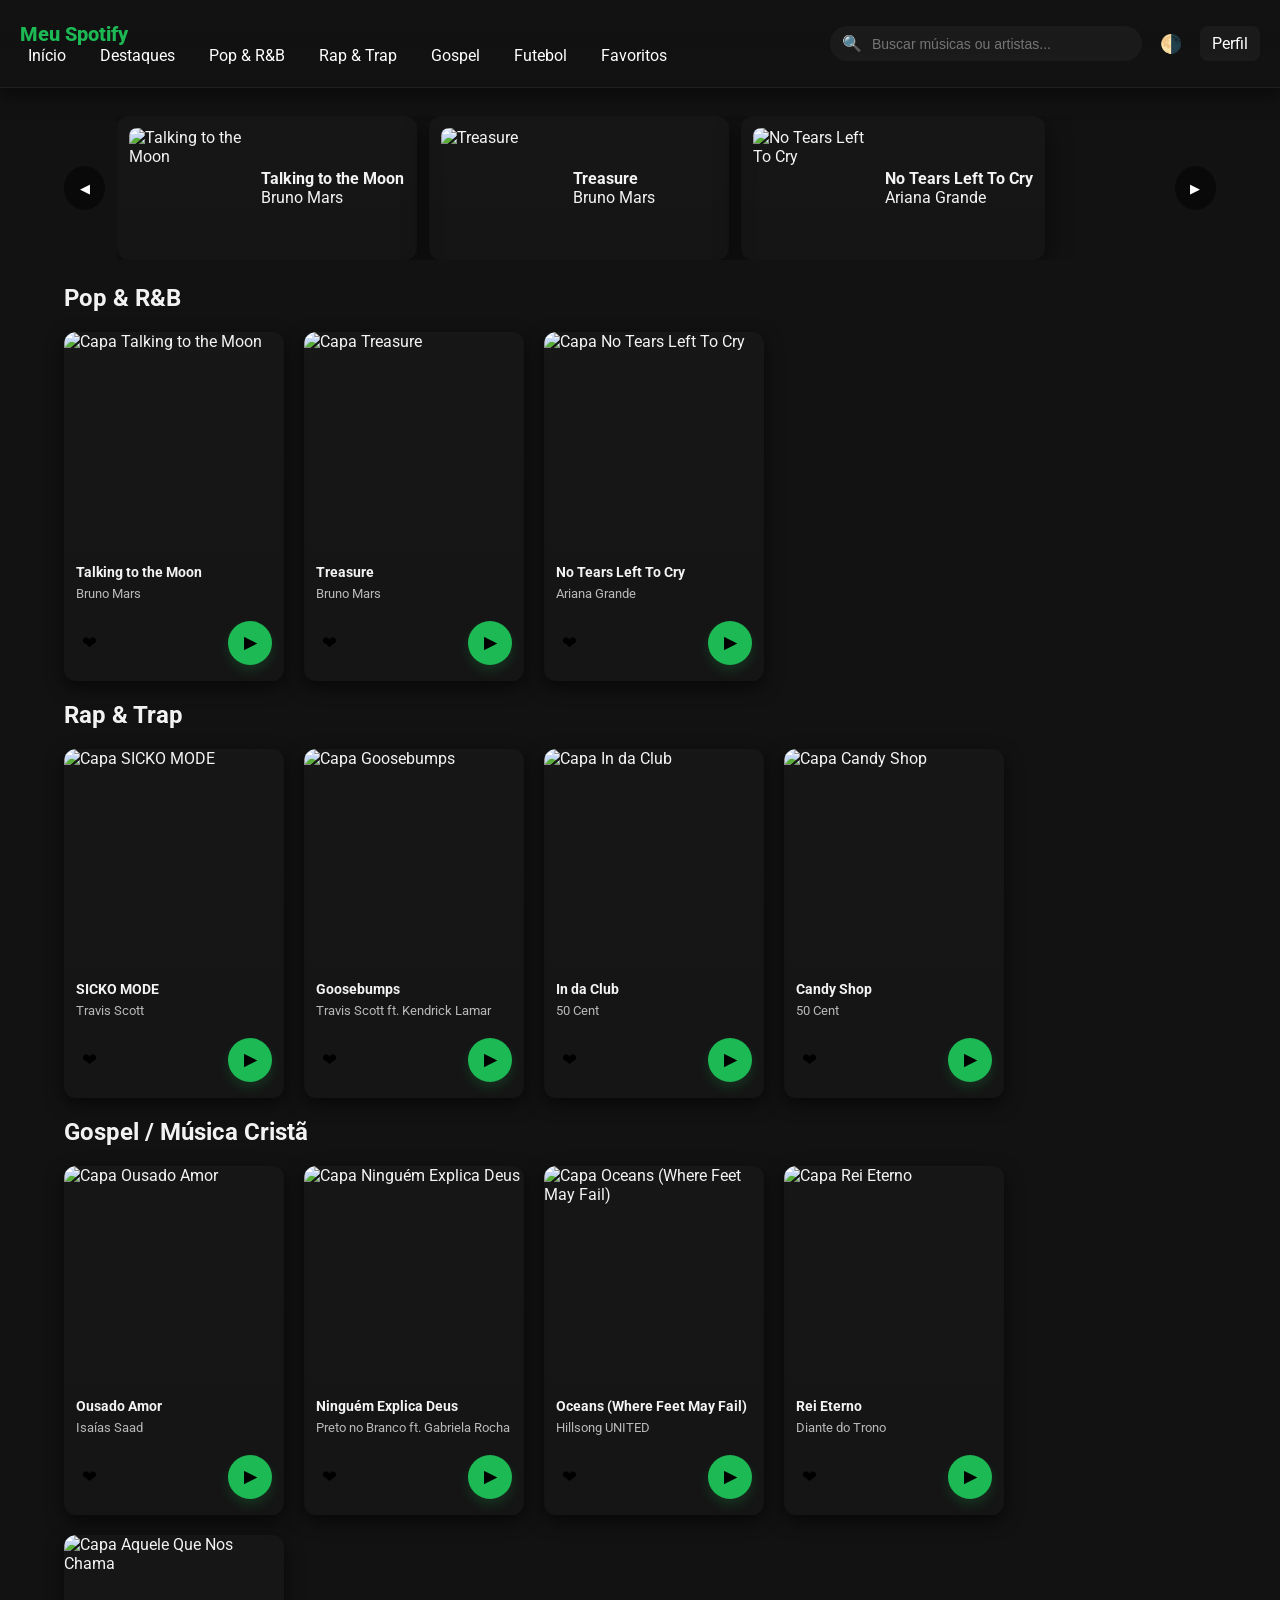
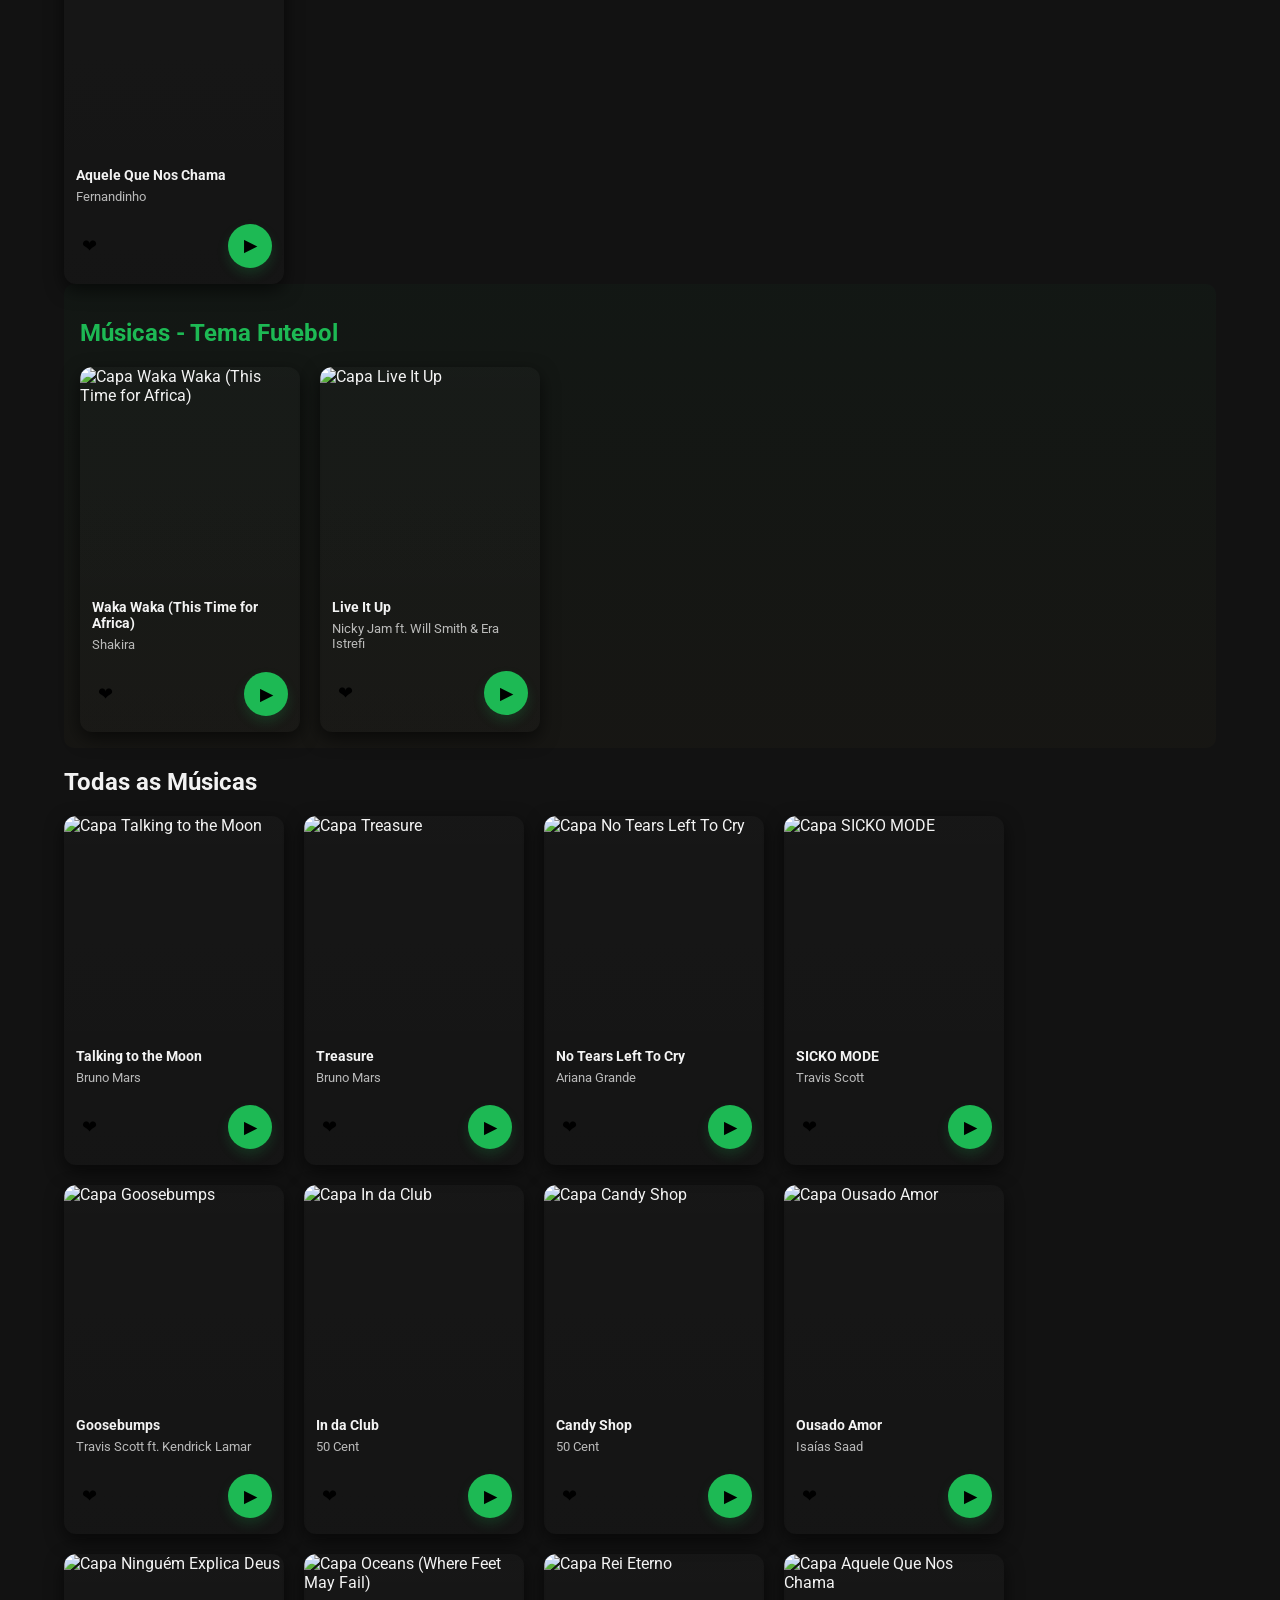
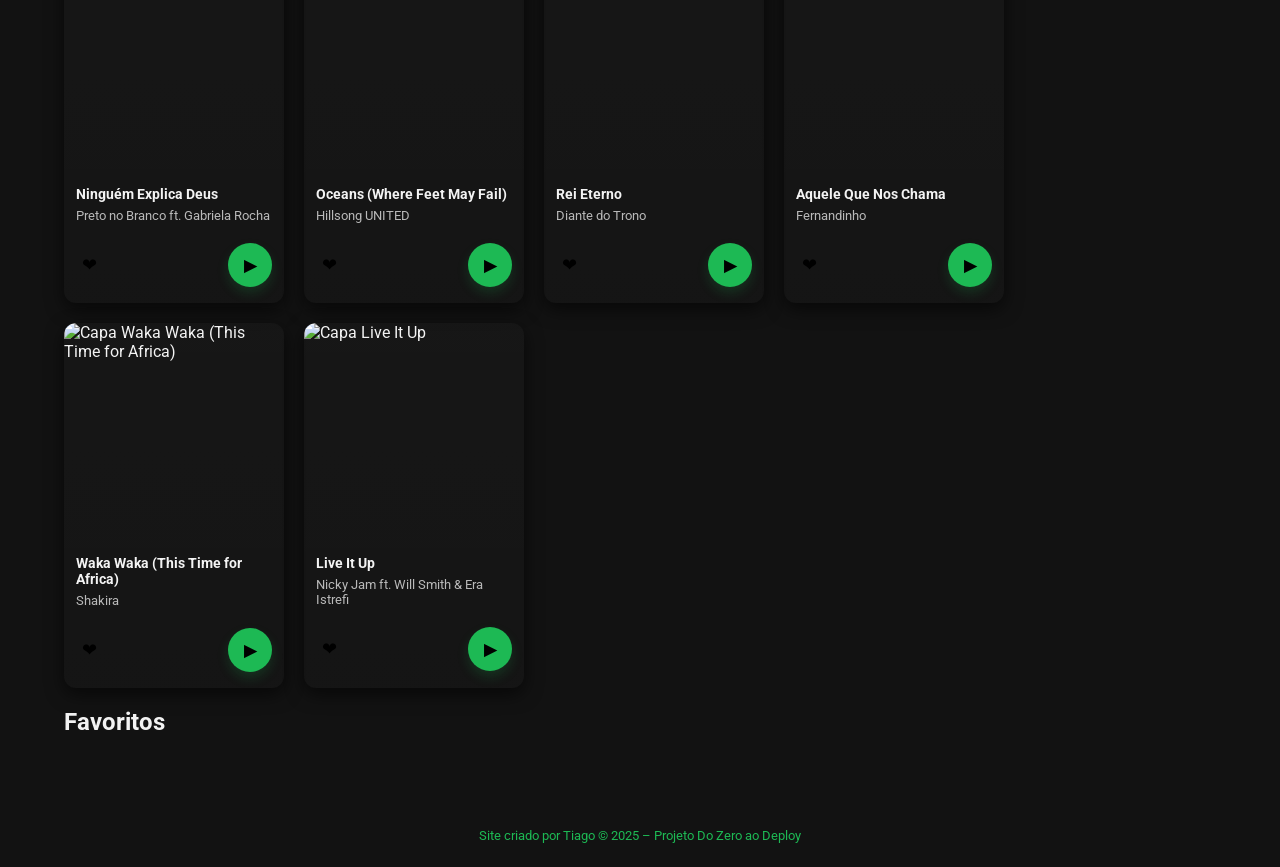
==== index.html @ 2bbdda10 "Versão 4.0: Categorias, modo claro, mais músicas cristãs e menu aprimorado" ====
<!doctype html>
<html lang="pt-BR">
<head>
  <meta charset="utf-8">
  <meta name="viewport" content="width=device-width, initial-scale=1">
  <title>Meu Spotify</title>
  <!-- Roboto: fonte moderna -->
  <link href="https://fonts.googleapis.com/css2?family=Roboto:wght@300;400;700&display=swap" rel="stylesheet">
  <link rel="stylesheet" href="style.css">
</head>
<body data-theme="dark">
  <!-- Copilot: header fixo com menu, busca e alternador de tema -->
  <header class="topo">
    <div class="container-topo">
      <nav class="menu">
        <a href="#inicio" class="logo">Meu Spotify</a>
        <ul class="links">
          <li><a href="#inicio" data-target="inicio">Início</a></li>
          <li><a href="#destaques" data-target="destaques">Destaques</a></li>
          <li><a href="#pop" data-target="pop">Pop & R&B</a></li>
          <li><a href="#rap" data-target="rap">Rap & Trap</a></li>
          <li><a href="#gospel" data-target="gospel">Gospel</a></li>
          <li><a href="#futebol" data-target="futebol">Futebol</a></li>
          <li><a href="#favoritos" data-target="favoritos">Favoritos</a></li>
        </ul>
      </nav>

      <!-- Copilot: área de busca e controles -->
      <div class="controles-topo">
        <div class="busca">
          <span class="icone-lupa">🔍</span>
          <input id="campo-busca" type="search" placeholder="Buscar músicas ou artistas..." aria-label="Buscar músicas ou artistas">
        </div>

        <button id="btn-tema" class="btn-tema" aria-label="Alternar tema">🌗</button>
        <a class="btn-perfil" href="perfil.html" aria-label="Perfil do usuário">Perfil</a>
      </div>
    </div>
  </header>

  <main id="inicio">
    <!-- Copilot: Carrossel de destaques -->
    <section id="destaques" class="secao-destaques">
      <div class="carrossel">
        <button class="carrossel-prev" aria-label="Anterior">◀</button>
        <div class="carrossel-track" id="carrossel-track" role="region" aria-roledescription="carrossel"></div>
        <button class="carrossel-next" aria-label="Próximo">▶</button>
      </div>
    </section>

    <!-- Copilot: seção Pop & R&B -->
    <section id="pop" class="secao-categoria">
      <h2>Pop & R&B</h2>
      <div id="lista-pop" class="lista-de-musicas"></div>
    </section>

    <!-- Copilot: seção Rap & Trap -->
    <section id="rap" class="secao-categoria">
      <h2>Rap & Trap</h2>
      <div id="lista-rap" class="lista-de-musicas"></div>
    </section>

    <!-- Copilot: seção Gospel -->
    <section id="gospel" class="secao-categoria">
      <h2>Gospel / Música Cristã</h2>
      <div id="lista-gospel" class="lista-de-musicas"></div>
    </section>

    <!-- Copilot: seção de futebol (nova) -->
    <section id="futebol" class="secao-futebol">
      <h2>Músicas - Tema Futebol</h2>
      <div id="lista-futebol" class="lista-de-musicas"></div>
    </section>

    <!-- Copilot: lista principal de todas as músicas -->
    <section id="todas" class="secao-musicas">
      <h2>Todas as Músicas</h2>
      <div id="lista-de-musicas" class="lista-de-musicas"></div>
    </section>

    <!-- Copilot: seção de favoritos (preenchida via JS) -->
    <section id="favoritos" class="secao-favoritos">
      <h2>Favoritos</h2>
      <div id="lista-de-favoritos" class="lista-de-musicas"></div>
    </section>
  </main>

  <!-- Copilot: rodapé com créditos -->
  <footer class="rodape">
    Site criado por Tiago © 2025 – Projeto Do Zero ao Deploy
  </footer>

  <!-- Copilot: script principal que renderiza os cards dinamicamente e adiciona interatividade -->
  <script src="app.js" defer></script>
</body>
</html>
---- style.css ----
/* Copilot: estilo inspirado no Spotify */
:root{
  --fundo-dark:#121212;
  --fundo-light:#FFFFFF;
  --verde:#1DB954;
  --branco:#FFFFFF;
  --preto:#000000;
  --texto-dark:rgba(255,255,255,0.95);
  --texto-light:rgba(0,0,0,0.95);
  --amarelo:#FFDD57;
}

*{box-sizing:border-box}
html,body{height:100%}
body{
  margin:0;
  background:var(--fundo-dark);
  color:var(--texto-dark);
  font-family: 'Roboto', sans-serif;
  -webkit-font-smoothing:antialiased;
  -moz-osx-font-smoothing:grayscale;
  transition:background 300ms ease, color 300ms ease;
}

/* Tema claro */
body[data-theme="light"]{
  background:#F4F4F4;
  color:#222222;
}

/* Copilot: header fixo no topo com layout flex */
.topo{
  position:fixed;
  top:0;
  left:0;
  right:0;
  height:88px; /* aumentado */
  display:flex;
  align-items:center;
  padding:10px 20px;
  background:linear-gradient(180deg, rgba(18,18,18,0.95), rgba(18,18,18,0.85));
  border-bottom:1px solid rgba(255,255,255,0.06);
  z-index:1000;
  box-shadow:0 6px 18px rgba(0,0,0,0.5);
}
.topo .container-topo{
  width:100%;
  display:flex;
  align-items:center;
  justify-content:space-between;
  gap:12px;
}

.logo{font-weight:800; color:var(--verde); text-decoration:none; font-size:20px}
.menu .links{list-style:none; display:flex; gap:18px; margin:0; padding:0}
.menu .links a{color:var(--branco); text-decoration:none; font-size:16px; padding:6px 8px; border-radius:8px}
.menu .links a:hover{background:rgba(29,185,84,0.08); color:var(--verde); transform:translateY(-2px); transition:all 150ms ease}

/* Controles de topo: busca, tema e perfil */
.controles-topo{display:flex; align-items:center; gap:12px}
.busca{display:flex; align-items:center; gap:8px; background:rgba(255,255,255,0.04); padding:8px 12px; border-radius:24px}
.busca input{background:transparent; border:none; outline:none; color:inherit; width:260px; font-size:14px}
.icone-lupa{font-size:16px}

.btn-tema{background:transparent; border:none; color:var(--branco); cursor:pointer; font-size:18px}
.btn-perfil{display:inline-block; padding:8px 12px; background:rgba(255,255,255,0.04); border-radius:8px; color:var(--branco); text-decoration:none}

main{padding:116px 24px 48px; max-width:1200px; margin:0 auto}

/* Carrossel */
.secao-destaques{margin-bottom:24px}
.carrossel{position:relative; display:flex; align-items:center; gap:12px}
.carrossel-track{display:flex; overflow:hidden; width:100%; gap:12px; transition:transform 500ms ease}
.carrossel-item{min-width:300px; max-width:400px; border-radius:12px; overflow:hidden; background:linear-gradient(180deg, rgba(255,255,255,0.02), rgba(255,255,255,0.01)); box-shadow:0 8px 24px rgba(0,0,0,0.5); display:flex; gap:12px; align-items:center; padding:12px; transition:transform 400ms ease, opacity 300ms ease}
.carrossel-item img{width:120px; height:120px; object-fit:cover; border-radius:8px}
.carrossel-prev, .carrossel-next{background:rgba(0,0,0,0.5); border:none; color:var(--branco); width:44px; height:44px; border-radius:50%; cursor:pointer}

/* Seção futebol com leve fundo verde-amarelo */
.secao-futebol{background:linear-gradient(180deg, rgba(29,185,84,0.03), rgba(255,221,87,0.02)); padding:16px; border-radius:10px; margin-bottom:20px}
.secao-futebol h2{color:var(--verde)}

/* Lista de músicas */
.lista-de-musicas{display:flex; flex-wrap:wrap; gap:20px; justify-content:flex-start}
.card{background:linear-gradient(180deg, rgba(255,255,255,0.02), rgba(255,255,255,0.01)); width:220px; border-radius:12px; overflow:hidden; box-shadow:0 6px 18px rgba(0,0,0,0.6); transition:transform 240ms cubic-bezier(.2,.9,.2,1), box-shadow 240ms ease, border 200ms ease; display:flex; flex-direction:column; opacity:0; transform:translateY(12px)}
.card.show{opacity:1; transform:translateY(0)}
.card:hover{transform:translateY(-8px) scale(1.02); box-shadow:0 18px 40px rgba(0,0,0,0.6)}
.card.tocando{border:2px solid var(--verde); box-shadow:0 20px 50px rgba(29,185,84,0.12)}
.card:hover{transform:translateY(-6px); box-shadow:0 12px 30px rgba(0,0,0,0.7)}
.capa{width:100%; height:220px; object-fit:cover; display:block}
.info{padding:12px; display:flex; flex-direction:column; gap:6px}
.titulo{font-weight:700; font-size:14px}
.artista{color:rgba(255,255,255,0.7); font-size:13px}
body[data-theme="light"] .artista{color:#555555}
.controls{display:flex; justify-content:space-between; align-items:center; padding:8px 12px 16px}

.btn-play{width:44px; height:44px; border-radius:50%; background:var(--verde); border:none; display:flex; align-items:center; justify-content:center; cursor:pointer; transition:filter 150ms ease, transform 120ms ease; box-shadow:0 6px 12px rgba(29,185,84,0.18)}
.btn-play:hover{filter:brightness(1.05); transform:scale(1.04)}
.btn-play:active{transform:scale(0.98)}
.btn-play .icone{color:var(--preto); font-size:16px; font-weight:700}
.btn-play.pulse{animation:pulse 1s infinite}
@keyframes pulse{0%{transform:scale(1)}50%{transform:scale(1.06)}100%{transform:scale(1)}}

/* Botão favoritar */
.btn-fav{background:transparent; border:none; cursor:pointer; font-size:18px}
.btn-fav.favorito{color:var(--verde)}

/* Responsividade */
@media(max-width:1024px){.card{width:45%}}
@media(max-width:480px){.card{width:100%} .busca input{width:120px} .menu .links{display:none} .topo{height:88px}}

/* Rodapé */
.rodape{padding:24px; text-align:center; font-size:13px; color:var(--verde);}

/* Smooth scroll */
html{scroll-behavior:smooth}

/* Modo claro detalhes */
body[data-theme="light"] .card{background:#FFFFFF; box-shadow:0 6px 18px rgba(0,0,0,0.08);}
body[data-theme="light"] .menu .links a{color:#222222}
body[data-theme="light"] .logo{color:var(--verde)}
body[data-theme="light"] .busca{background:#ffffff}
body[data-theme="light"] .btn-perfil{background:#ffffff}
body[data-theme="light"] .menu{backdrop-filter:blur(6px)}

/* Hover suave no menu */
.menu .links a{position:relative}
.menu .links a::after{content:''; position:absolute; left:6px; right:6px; bottom:2px; height:2px; background:transparent; transition:background 200ms ease}
.menu .links a:hover::after{background:var(--verde)}
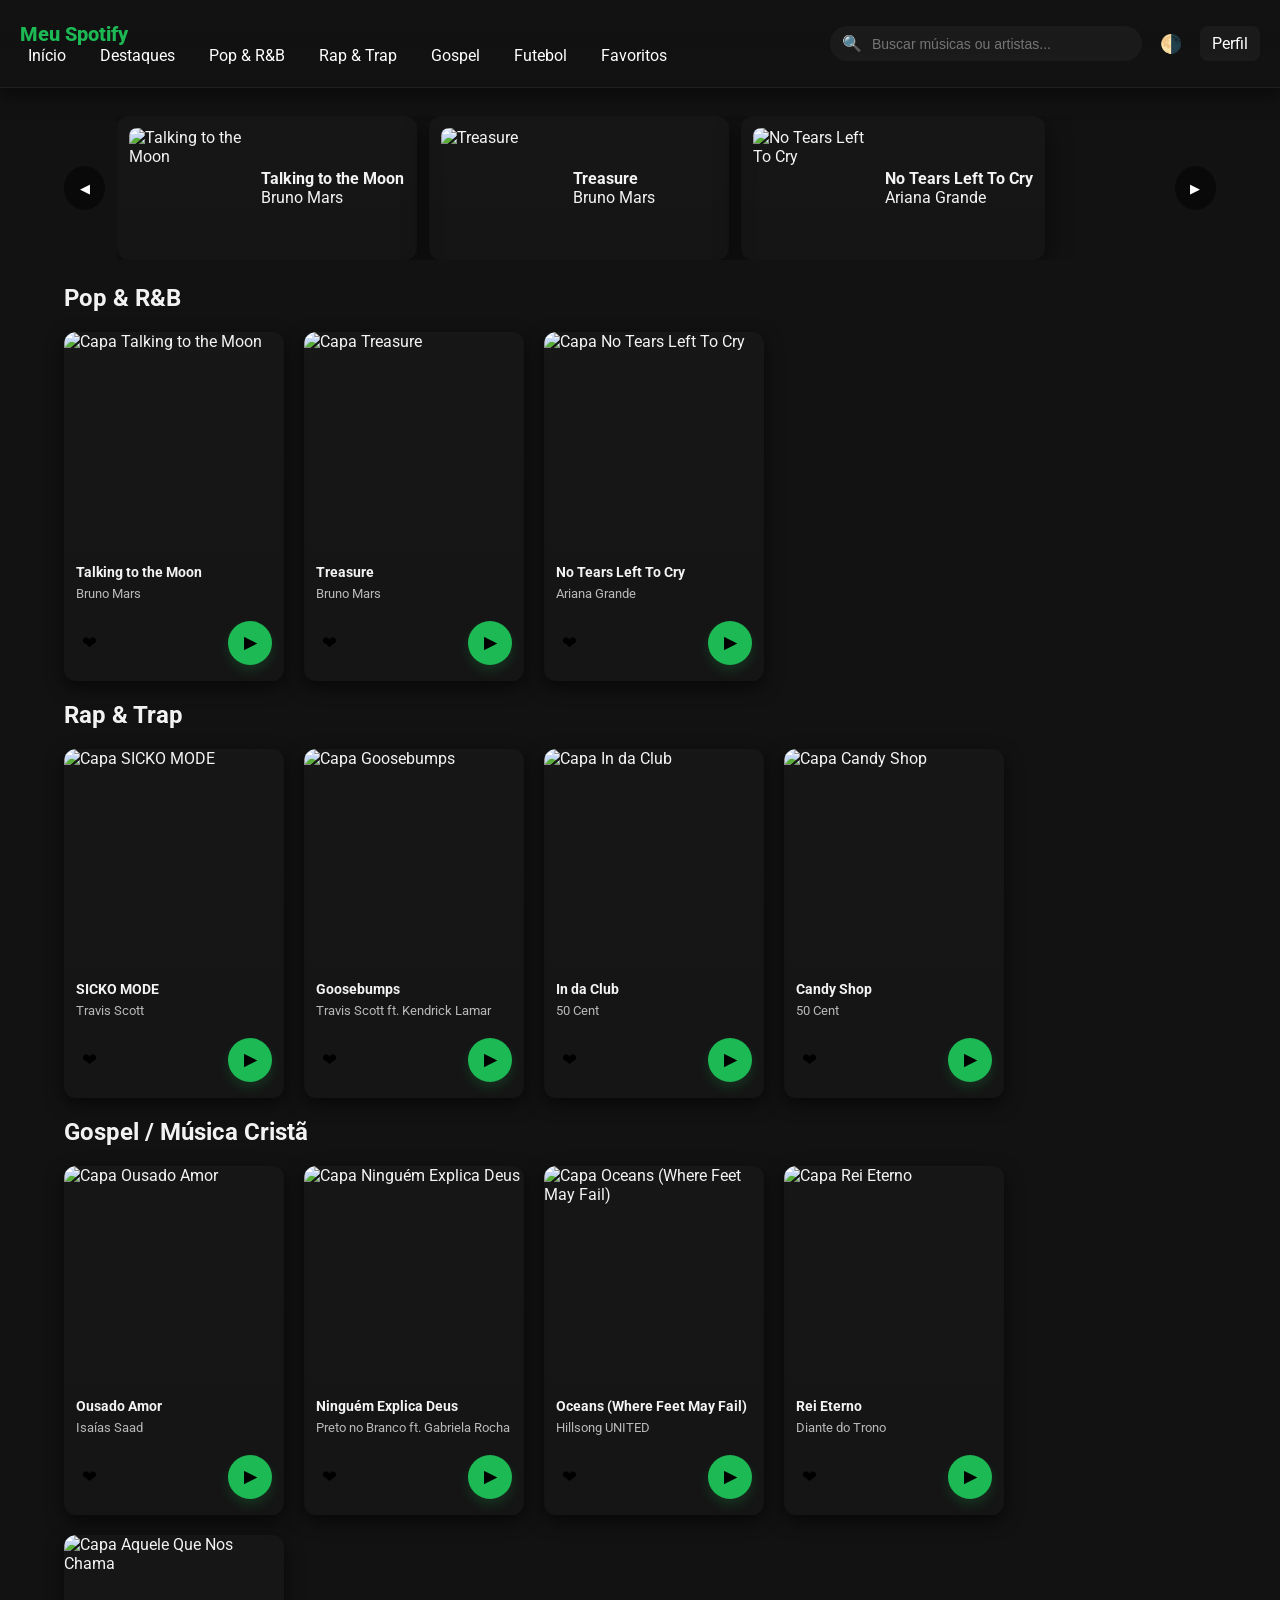
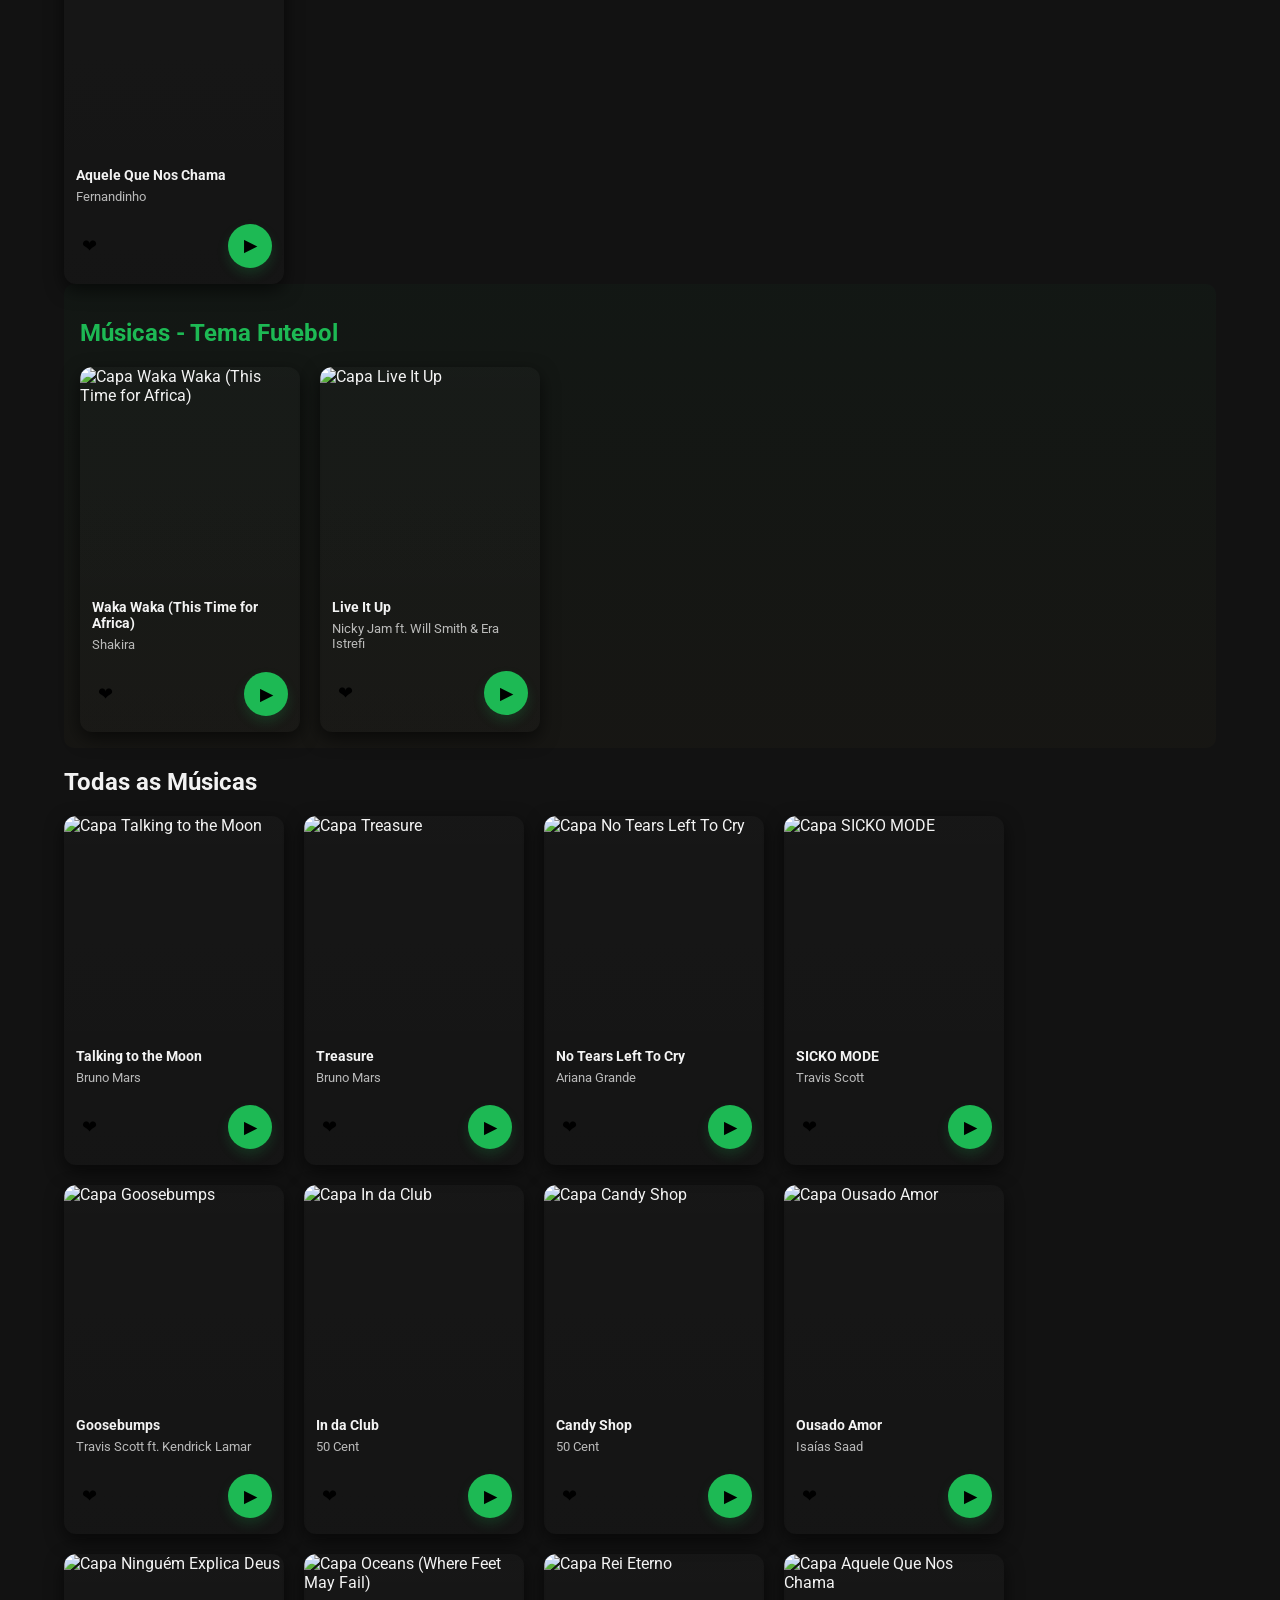
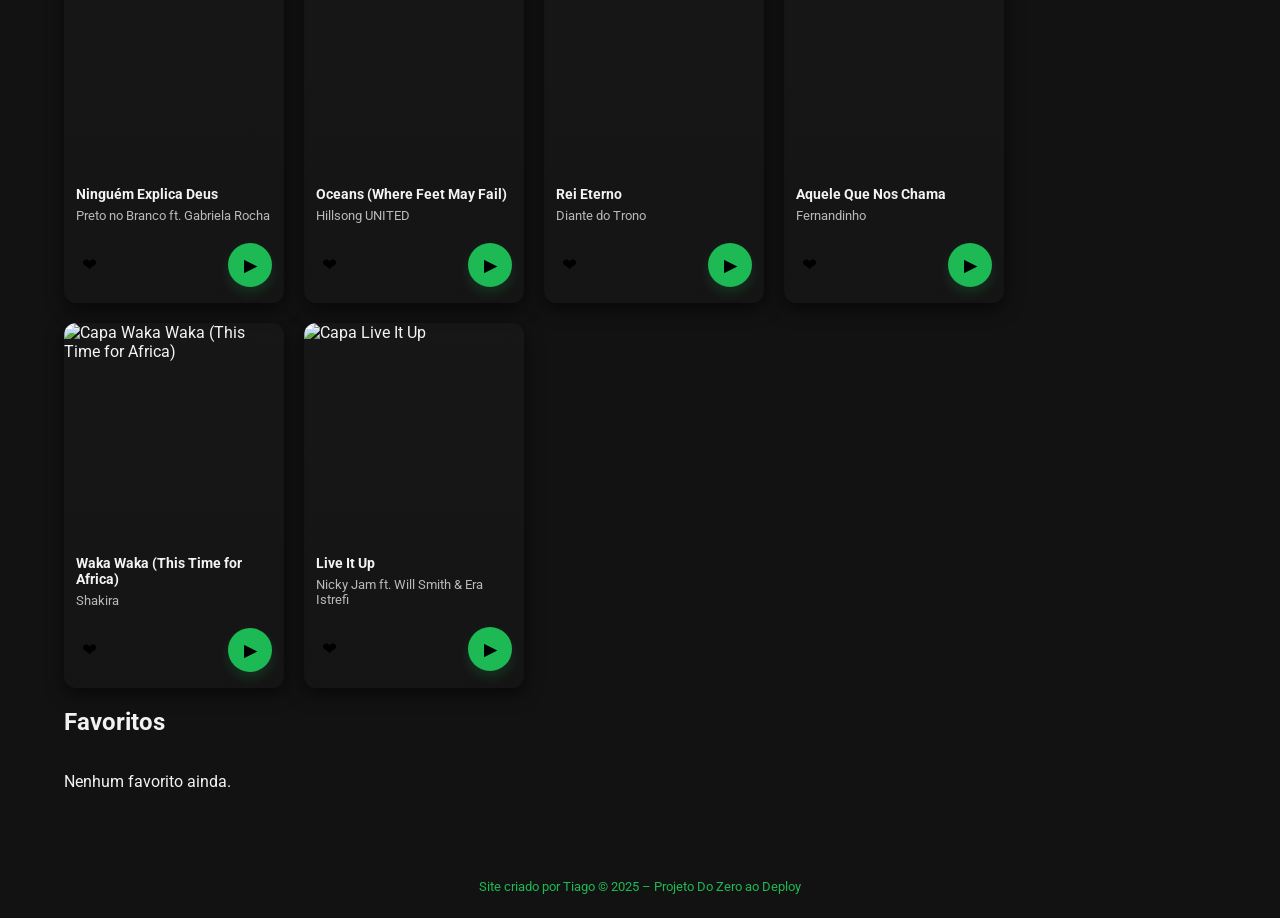
==== commit c2e74d76: "Melhorias: sugestões de busca tipo Spotify para músicas gospel e destaque visual" ====
--- a/index.html
+++ b/index.html
@@ -30,6 +30,8 @@
         <div class="busca">
           <span class="icone-lupa">🔍</span>
           <input id="campo-busca" type="search" placeholder="Buscar músicas ou artistas..." aria-label="Buscar músicas ou artistas">
+          <!-- Copilot: container para sugestões tipo Spotify -->
+          <div id="sugestoes" class="sugestoes" aria-hidden="true"></div>
         </div>
 
         <button id="btn-tema" class="btn-tema" aria-label="Alternar tema">🌗</button>
--- a/style.css
+++ b/style.css
@@ -104,6 +104,20 @@
 .btn-fav{background:transparent; border:none; cursor:pointer; font-size:18px}
 .btn-fav.favorito{color:var(--verde)}
 
+/* Sugestões da busca */
+.sugestoes{position:absolute; top:calc(100% + 8px); left:0; right:0; background:rgba(0,0,0,0.85); border-radius:8px; box-shadow:0 10px 30px rgba(0,0,0,0.6); max-height:320px; overflow:auto; z-index:1200; display:none}
+.sugestoes.show{display:block}
+.sugestao-item{display:flex; gap:10px; align-items:center; padding:8px 10px; cursor:pointer; border-radius:8px}
+.sugestao-item:hover{background:rgba(29,185,84,0.06)}
+.sugestao-thumb{width:44px; height:44px; object-fit:cover; border-radius:6px}
+.sugestao-info{display:flex; flex-direction:column}
+.sugestao-titulo{font-weight:700; font-size:14px}
+.sugestao-artista{font-size:12px; color:rgba(255,255,255,0.7)}
+
+/* Em modo claro, dropdown claro */
+body[data-theme="light"] .sugestoes{background:#ffffff}
+body[data-theme="light"] .sugestao-artista{color:#555}
+
 /* Responsividade */
 @media(max-width:1024px){.card{width:45%}}
 @media(max-width:480px){.card{width:100%} .busca input{width:120px} .menu .links{display:none} .topo{height:88px}}
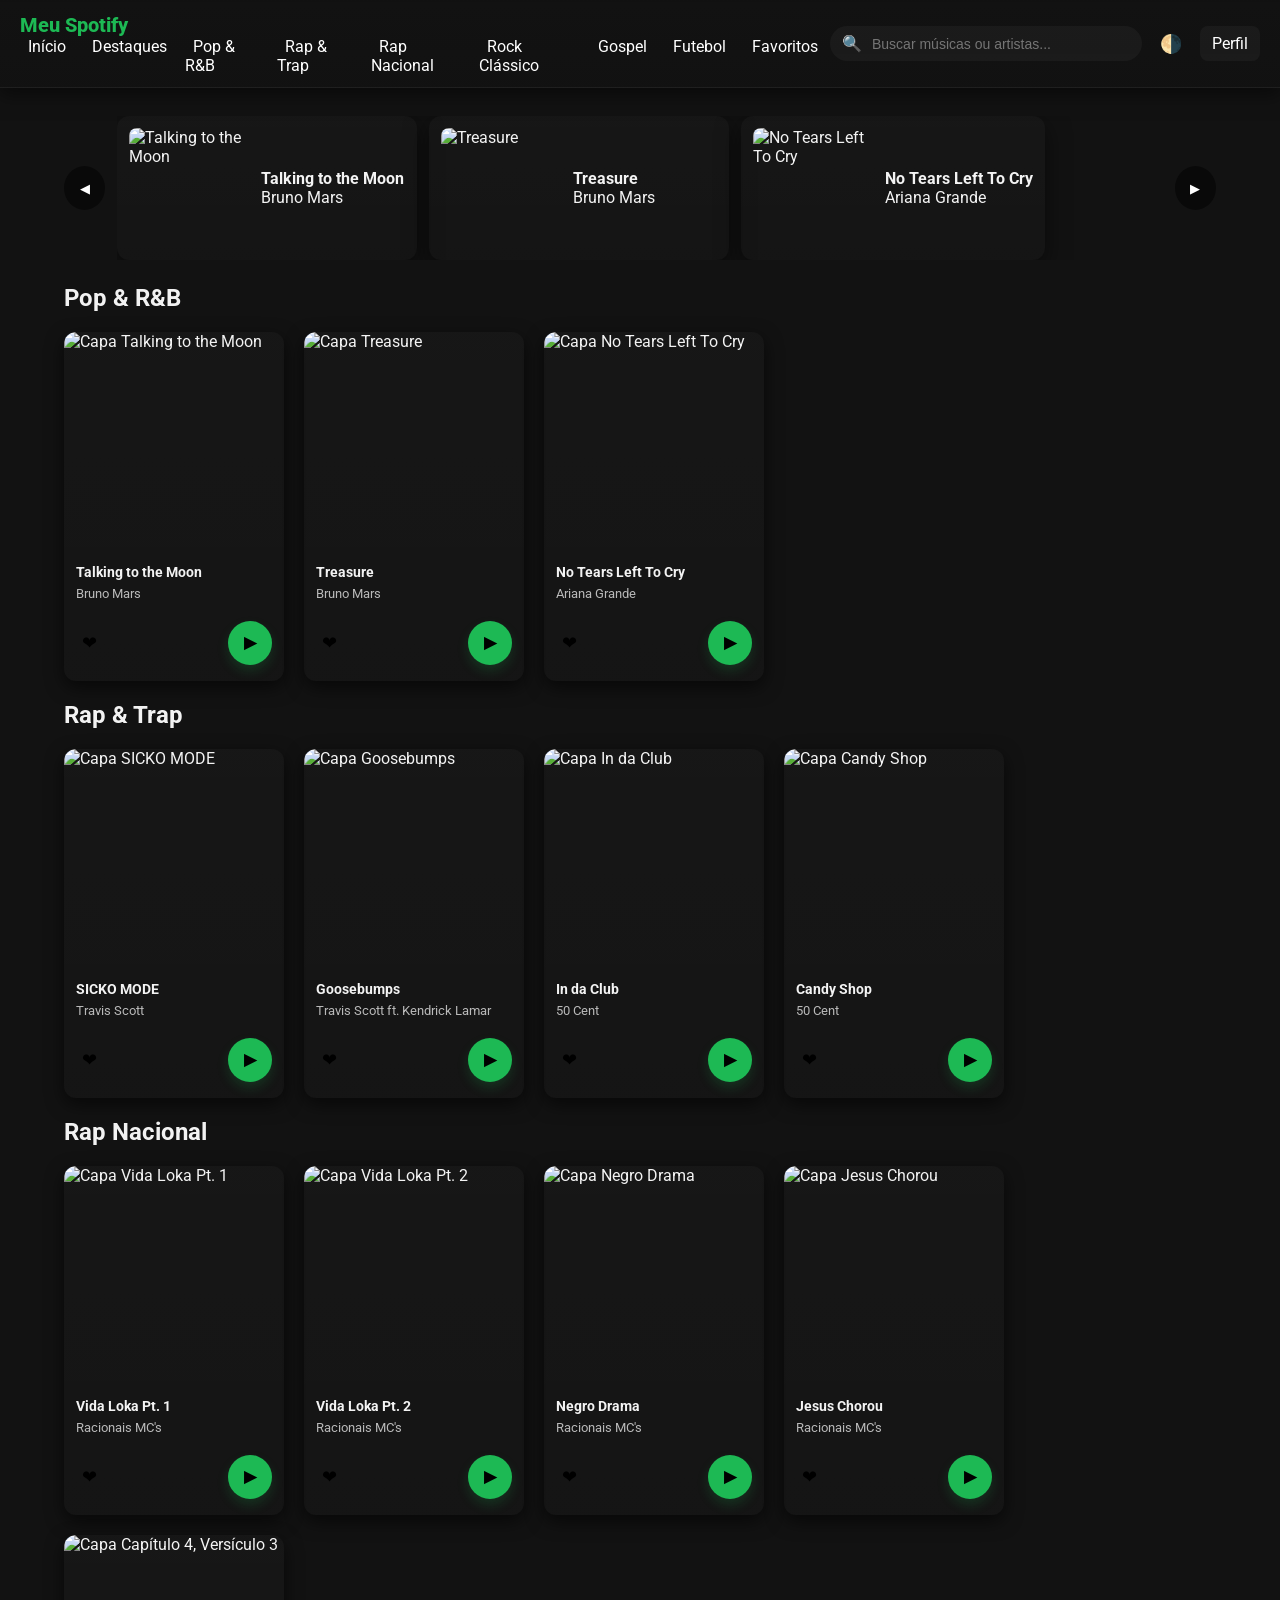
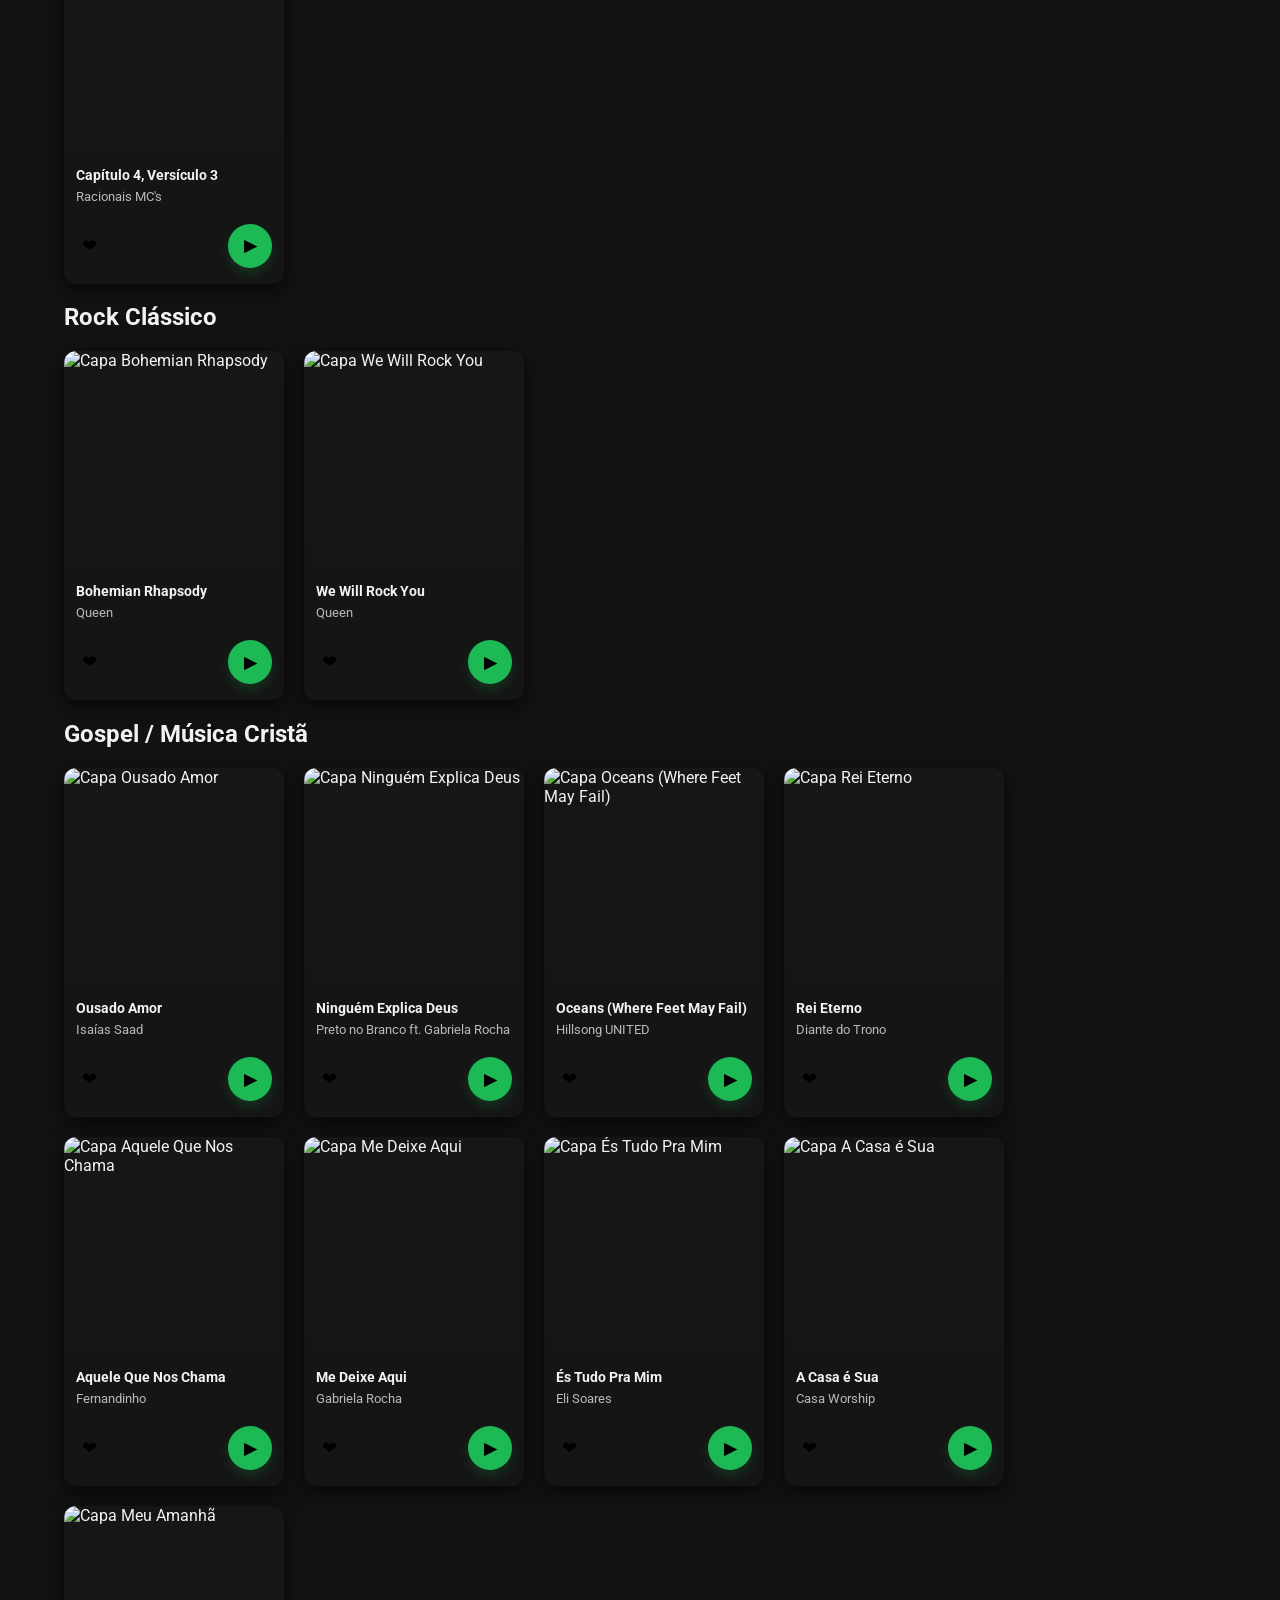
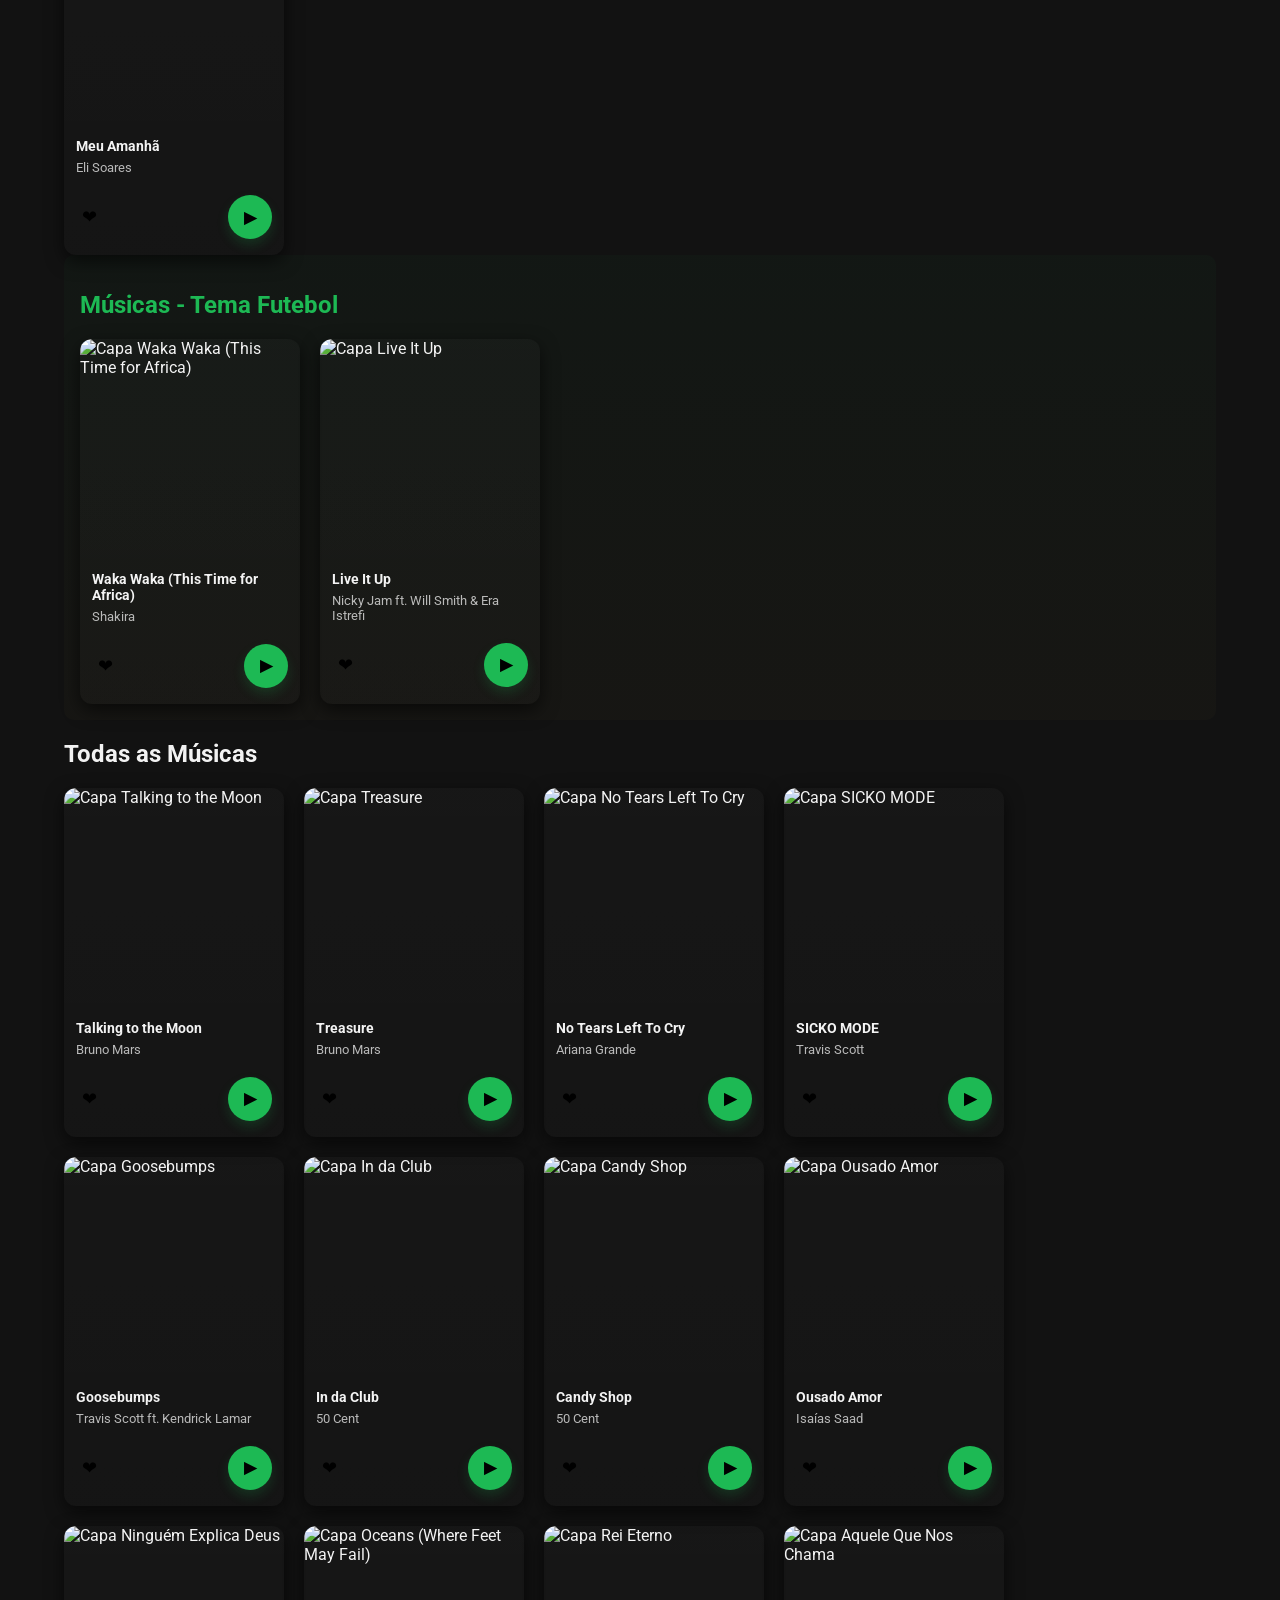
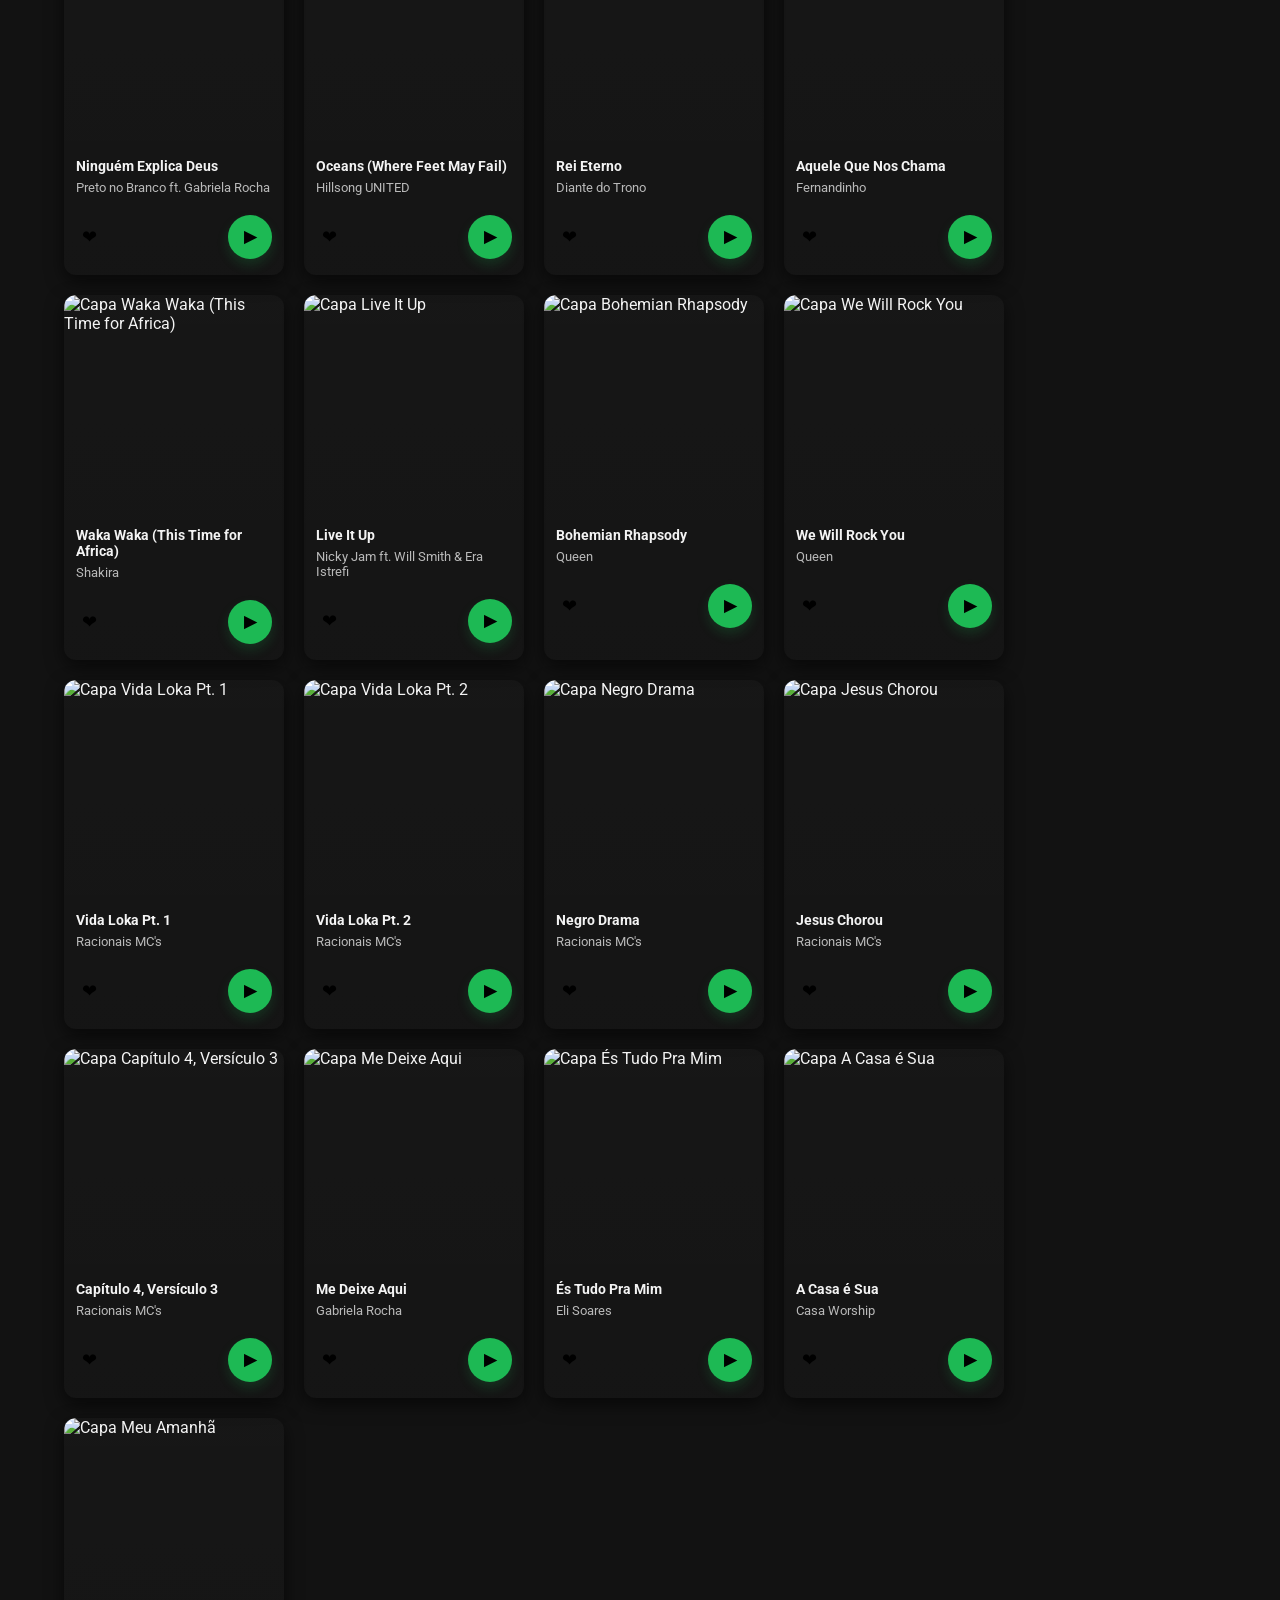
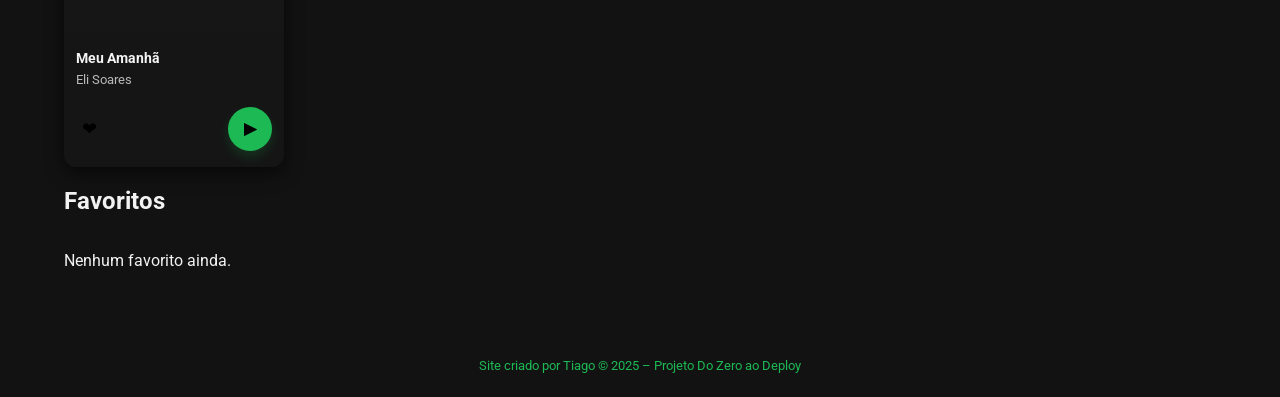
==== commit f42c7fb3: "Atualiza músicas: adiciona Rock Clássico e Rap Nacional, atualiza capas e HTML" ====
--- a/index.html
+++ b/index.html
@@ -19,6 +19,8 @@
           <li><a href="#destaques" data-target="destaques">Destaques</a></li>
           <li><a href="#pop" data-target="pop">Pop & R&B</a></li>
           <li><a href="#rap" data-target="rap">Rap & Trap</a></li>
+          <li><a href="#rap-nacional" data-target="rap-nacional">Rap Nacional</a></li>
+          <li><a href="#rock" data-target="rock">Rock Clássico</a></li>
           <li><a href="#gospel" data-target="gospel">Gospel</a></li>
           <li><a href="#futebol" data-target="futebol">Futebol</a></li>
           <li><a href="#favoritos" data-target="favoritos">Favoritos</a></li>
@@ -62,6 +64,18 @@
       <div id="lista-rap" class="lista-de-musicas"></div>
     </section>
 
+    <!-- Nova seção: Rap Nacional -->
+    <section id="rap-nacional" class="secao-categoria">
+      <h2>Rap Nacional</h2>
+      <div id="lista-rap-nacional" class="lista-de-musicas"></div>
+    </section>
+
+    <!-- Nova seção: Rock Clássico -->
+    <section id="rock" class="secao-categoria">
+      <h2>Rock Clássico</h2>
+      <div id="lista-rock" class="lista-de-musicas"></div>
+    </section>
+
     <!-- Copilot: seção Gospel -->
     <section id="gospel" class="secao-categoria">
       <h2>Gospel / Música Cristã</h2>
